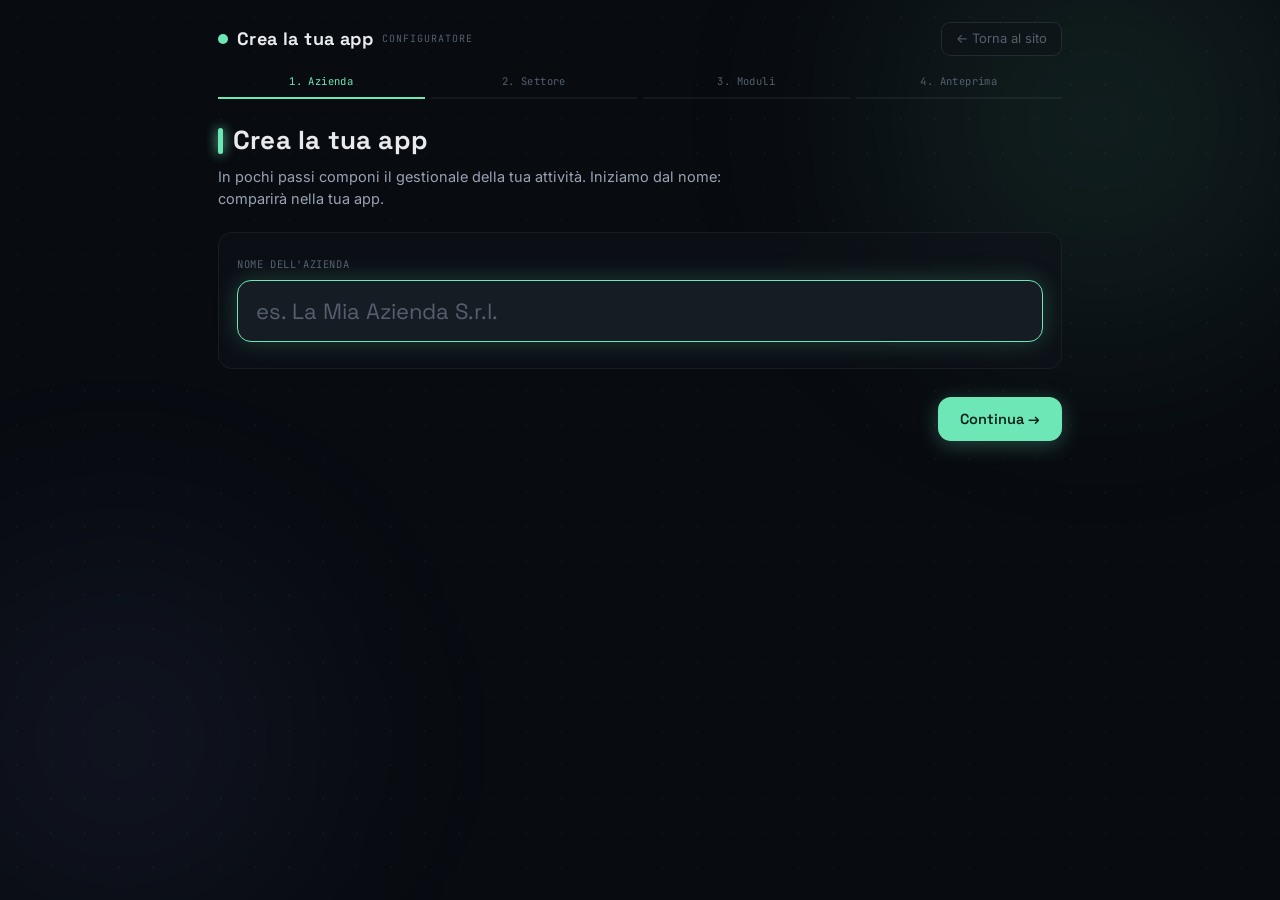
==== configuratore/index.html @ b5ac2cf2 "Sito Modula: landing + configuratore + app template Landing dark premium con effetti (orbs, glassmor" ====
<!DOCTYPE html>
<html lang="it">
<head>
<meta charset="UTF-8">
<meta name="viewport" content="width=device-width, initial-scale=1, viewport-fit=cover">
<title>Crea la tua app — Configuratore</title>
<meta name="theme-color" content="#0B0E13">
<link rel="preconnect" href="https://fonts.googleapis.com">
<link href="https://fonts.googleapis.com/css2?family=Space+Grotesk:wght@400;500;600;700&family=Inter:wght@400;500;600&family=JetBrains+Mono:wght@400;500;600&display=swap" rel="stylesheet">
<link rel="stylesheet" href="./config.css">
</head>
<body>
<div class="orbs" aria-hidden="true">
  <div class="orb o1"></div>
  <div class="orb o2"></div>
</div>
<div class="bg-grid" aria-hidden="true"></div>
<div class="wrap">
  <div class="top">
    <div class="brand"><span class="dot"></span>Crea la tua app <span class="sub">CONFIGURATORE</span></div>
    <a href="../landing/index.html" class="back-landing">← Torna al sito</a>
  </div>
  <div class="steps" id="steps"></div>
  <div id="view"></div>
</div>
<div class="toast" id="toast"></div>

<script src="./catalogo.js"></script>
<script src="./schermate.js"></script>
<script src="./config.js"></script>
</body>
</html>
---- configuratore/config.css ----
/* ===== CONFIGURATORE — stile DARK premium v2 (coordinato landing) ===== */
:root{
  --bg0:#080B10; --bg1:#0F1319; --bg2:#161C24; --bg3:#1C232E;
  --line:rgba(180,200,220,.07); --line2:rgba(180,200,220,.13);
  --cy:#6EE7B7; --teal:#818CF8; --amber:#FBBF24; --coral:#F87171;
  --t1:#E8EAED; --t2:#9AA3B2; --t3:#55606E;
  --glow:0 0 24px rgba(110,231,183,.22);
  --r:14px;
  --disp:'Space Grotesk',sans-serif; --body:'Inter',sans-serif; --mono:'JetBrains Mono',monospace;
}
*{box-sizing:border-box;margin:0;padding:0;-webkit-tap-highlight-color:transparent}
html,body{min-height:100%}
body{background:var(--bg0);color:var(--t1);font-family:var(--body);font-size:15px;line-height:1.5}

/* ===== KEYFRAMES ===== */
@keyframes float{0%,100%{transform:translateY(0) translateX(0)}40%{transform:translateY(-24px) translateX(10px)}70%{transform:translateY(12px) translateX(-8px)}}
@keyframes float-r{0%,100%{transform:translateY(0) translateX(0)}40%{transform:translateY(20px) translateX(-14px)}70%{transform:translateY(-10px) translateX(10px)}}
@keyframes pulse-dot{0%,100%{box-shadow:0 0 10px var(--cy)}50%{box-shadow:0 0 20px var(--cy),0 0 40px rgba(110,231,183,.3)}}
@keyframes shimmer{0%{transform:translateX(-100%)}100%{transform:translateX(100%)}}
@keyframes fade-in{from{opacity:0;transform:translateY(14px)}to{opacity:1;transform:none}}

/* ===== ORBS + GRID ===== */
.orbs{position:fixed;inset:0;pointer-events:none;z-index:0;overflow:hidden}
.orb{position:absolute;border-radius:50%;filter:blur(90px)}
.o1{width:640px;height:640px;background:radial-gradient(circle,rgba(110,231,183,.12) 0%,transparent 70%);top:-200px;right:-140px;animation:float 22s ease-in-out infinite}
.o2{width:560px;height:560px;background:radial-gradient(circle,rgba(129,140,248,.10) 0%,transparent 70%);bottom:-120px;left:-160px;animation:float-r 28s ease-in-out infinite}
.bg-grid{position:fixed;inset:0;pointer-events:none;z-index:0;background-image:radial-gradient(circle,rgba(180,200,220,.04) 1px,transparent 1px);background-size:34px 34px}

.wrap{max-width:880px;margin:0 auto;padding:22px 18px 60px;position:relative;z-index:1}

/* header + progress */
.top{display:flex;align-items:center;gap:10px;margin-bottom:8px}
.brand{font-family:var(--disp);font-weight:700;font-size:18px;letter-spacing:.4px;display:flex;align-items:center;gap:9px}
.brand .dot{width:10px;height:10px;border-radius:50%;background:var(--cy);animation:pulse-dot 2.4s ease-in-out infinite}
.brand .sub{font-family:var(--mono);font-size:10px;color:var(--t3);font-weight:400;letter-spacing:1px}
.back-landing{margin-left:auto;font-size:13px;color:var(--t3);text-decoration:none;padding:6px 14px;border:1px solid var(--line2);border-radius:9px;background:rgba(15,19,25,.5);backdrop-filter:blur(10px);transition:color .18s,border-color .18s,transform .12s}
.back-landing:hover{color:var(--cy);border-color:rgba(110,231,183,.4);transform:translateX(-2px)}
.steps{display:flex;gap:6px;margin:18px 0 22px;flex-wrap:wrap}
.steps .s{flex:1;min-width:60px;font-family:var(--mono);font-size:10.5px;color:var(--t3);text-align:center;padding-bottom:8px;border-bottom:2.5px solid var(--line);letter-spacing:.4px;transition:color .25s,border-color .25s}
.steps .s.on{color:var(--cy);border-color:var(--cy)}
.steps .s.done{color:var(--teal);border-color:var(--teal)}

#view{animation:fade-in .4s ease both}

.h1{font-family:var(--disp);font-weight:700;font-size:26px;letter-spacing:.2px;margin-bottom:6px;display:flex;align-items:center;gap:10px}
.h1 .accent{width:5px;height:26px;border-radius:3px;background:var(--cy);box-shadow:0 0 12px var(--cy)}
.lead{color:var(--t2);font-size:14.5px;margin-bottom:22px;max-width:560px}

/* card base */
.card{background:rgba(15,19,25,.65);backdrop-filter:blur(14px);border:1px solid var(--line);border-radius:var(--r);padding:18px}

/* input nome */
.bigfield{margin:6px 0 8px}
.bigfield label{display:block;font-family:var(--mono);font-size:10.5px;color:var(--t3);letter-spacing:.6px;margin-bottom:7px;text-transform:uppercase}
.bigfield input{width:100%;background:var(--bg2);border:1.5px solid var(--line2);border-radius:14px;color:var(--t1);
  font-family:var(--disp);font-weight:600;font-size:22px;padding:16px 18px;outline:none;transition:border-color .2s,box-shadow .2s}
.bigfield input:focus{border-color:var(--cy);box-shadow:var(--glow)}
.bigfield input::placeholder{color:var(--t3);font-weight:400}

/* griglia selezionabili (settori / moduli) */
.grid{display:grid;grid-template-columns:repeat(auto-fill,minmax(210px,1fr));gap:12px}
.tile{position:relative;background:rgba(15,19,25,.6);backdrop-filter:blur(10px);border:1.5px solid var(--line);border-radius:14px;padding:15px 15px 14px;cursor:pointer;transition:border-color .15s,box-shadow .2s,transform .12s,background .15s;text-align:left}
.tile:hover{border-color:var(--line2);background:rgba(22,28,36,.75);transform:translateY(-3px);box-shadow:0 12px 28px rgba(0,0,0,.28)}
.tile:active{transform:scale(.99)}
.tile .ic{font-size:26px;line-height:1;margin-bottom:9px;display:block}
.tile .nm{font-family:var(--disp);font-weight:600;font-size:15.5px;margin-bottom:3px}
.tile .ds{font-size:12.5px;color:var(--t2);line-height:1.45}
.tile.on{border-color:var(--cy);box-shadow:var(--glow);background:rgba(22,28,36,.8)}
.tile.on::after{content:'✓';position:absolute;top:11px;right:12px;width:22px;height:22px;border-radius:50%;background:var(--cy);color:#06231A;font-size:13px;font-weight:700;display:flex;align-items:center;justify-content:center}
.tile.locked{cursor:default;border-style:dashed;opacity:.9}
.tile.locked:hover{transform:none;box-shadow:none}
.tile.locked::after{content:'incluso';position:absolute;top:11px;right:11px;font-family:var(--mono);font-size:9px;letter-spacing:.5px;color:var(--cy);border:1px solid var(--cy);border-radius:99px;padding:2px 7px;background:rgba(110,231,183,.08)}
.tile .tag{display:inline-block;font-family:var(--mono);font-size:9px;letter-spacing:.5px;color:var(--amber);border:1px solid var(--amber);border-radius:99px;padding:2px 7px;margin-top:9px;background:rgba(251,191,36,.08)}

.section-label{font-family:var(--mono);font-size:11px;color:var(--t2);letter-spacing:.6px;margin:26px 2px 12px;display:flex;align-items:center;gap:8px}
.section-label::before{content:'';width:18px;height:2px;border-radius:2px;background:var(--cy)}
.section-label.first{margin-top:6px}

/* footer nav */
.navbar{display:flex;gap:12px;margin-top:28px;align-items:center}
.navbar .sp{flex:1}
.btn{font-family:var(--disp);font-weight:600;font-size:14.5px;padding:13px 22px;border-radius:13px;border:1.5px solid var(--line2);background:var(--bg2);color:var(--t1);cursor:pointer;transition:transform .12s,box-shadow .2s,border-color .15s;position:relative;overflow:hidden}
.btn:active{transform:scale(.97)}
.btn:disabled{opacity:.4;pointer-events:none}
.btn.pri{background:var(--cy);color:#06231A;border:none;box-shadow:0 4px 20px rgba(110,231,183,.28)}
.btn.pri:hover{box-shadow:0 8px 32px rgba(110,231,183,.48);transform:translateY(-2px)}
.btn.pri::after{content:'';position:absolute;inset:0;background:linear-gradient(90deg,transparent,rgba(255,255,255,.2),transparent);transform:translateX(-100%)}
.btn.pri:hover::after{animation:shimmer .5s ease forwards}
.btn.ghost{background:transparent;border-color:var(--line)}
.count{font-family:var(--mono);font-size:12px;color:var(--t2)}

/* ===== ANTEPRIMA (mockup telefono) ===== */
.preview-row{display:flex;gap:26px;flex-wrap:wrap;align-items:flex-start}
.phone{width:300px;max-width:100%;margin:0 auto;flex-shrink:0;background:var(--bg0);border:9px solid #03060A;border-radius:38px;box-shadow:0 0 0 1px rgba(255,255,255,.05),0 24px 60px rgba(0,0,0,.6),0 0 60px rgba(110,231,183,.07);overflow:hidden;position:relative}
.phone .notch{position:absolute;top:0;left:50%;transform:translateX(-50%);width:120px;height:22px;background:#03060A;border-radius:0 0 16px 16px;z-index:3}
.ph-top{display:flex;align-items:center;gap:8px;padding:26px 14px 10px}
.ph-top .dot{width:8px;height:8px;border-radius:50%;background:var(--cy);box-shadow:0 0 8px var(--cy)}
.ph-top .nm{font-family:var(--disp);font-weight:700;font-size:14px}
.ph-top .sub{font-family:var(--mono);font-size:8px;color:var(--t3);letter-spacing:1px}
.ph-body{padding:6px 14px 14px;height:430px;overflow-y:auto;background:var(--bg0)}
.ph-title{font-family:var(--disp);font-weight:700;font-size:18px;margin:4px 0 12px;display:flex;align-items:center;gap:8px}
.ph-title .a{width:4px;height:18px;border-radius:2px;background:var(--cy);box-shadow:0 0 10px var(--cy)}
.ph-hub{background:var(--bg2);border:1px solid var(--line2);border-radius:14px;padding:11px;margin-bottom:11px}
.ph-hub .ph-hub-h{font-size:11px;color:var(--t3);font-family:var(--mono);margin-bottom:6px}
.ph-hub .ph-hub-in{font-size:12.5px;color:var(--t2)}
.ph-stats{display:grid;grid-template-columns:repeat(3,1fr);gap:6px;margin-bottom:11px}
.ph-stat{background:var(--bg2);border:1px solid var(--line);border-radius:10px;padding:8px 4px;text-align:center}
.ph-stat .n{font-weight:700;font-size:16px;color:var(--cy)}
.ph-stat .l{font-size:8.5px;color:var(--t2);margin-top:2px}
.ph-card{background:var(--bg2);border:1px solid var(--line);border-radius:12px;padding:10px 11px;margin-bottom:8px;display:flex;align-items:center;gap:10px}
.ph-card .ci{font-size:18px}
.ph-card .ct{font-size:12.5px;font-weight:600}
.ph-card .cs{font-size:10px;color:var(--t2);margin-top:1px}
.ph-nav{display:flex;justify-content:space-around;background:rgba(4,6,10,.96);border-top:1px solid var(--line);padding:8px 2px 12px}
.ph-nav .nb{display:flex;flex-direction:column;align-items:center;gap:3px;color:var(--t3);font-size:8.5px;font-weight:600;min-width:42px;cursor:pointer;transition:color .12s}
.ph-nav .nb .i{font-size:17px;line-height:1}
.ph-nav .nb.on{color:var(--cy)}
.ph-nav .nb:active{transform:scale(.94)}

.summary{flex:1;min-width:240px}
.summary h3{font-family:var(--disp);font-size:17px;margin-bottom:10px}
.summary .rowl{display:flex;align-items:flex-start;gap:8px;padding:7px 0;border-bottom:1px solid var(--line);font-size:13.5px}
.summary .rowl:last-child{border-bottom:none}
.summary .rowl .k{font-family:var(--mono);font-size:10px;color:var(--t3);width:78px;flex-shrink:0;padding-top:2px;letter-spacing:.5px}
.summary .chips{display:flex;flex-wrap:wrap;gap:6px}
.summary .chip{font-size:11.5px;font-family:var(--mono);background:var(--bg2);border:1px solid var(--line);border-radius:99px;padding:3px 9px;color:var(--t2)}
.summary .chip.b{border-color:var(--cy);color:var(--cy)}

.send-box{margin-top:22px;background:rgba(15,19,25,.65);backdrop-filter:blur(14px);border:1px solid var(--line2);border-radius:16px;padding:18px}
.send-box h3{font-family:var(--disp);font-size:18px;margin-bottom:4px}
.send-box p{font-size:13px;color:var(--t2);margin-bottom:14px}
.send-actions{display:flex;gap:10px;flex-wrap:wrap}
.send-actions .btn{flex:1;min-width:150px;text-align:center;display:inline-flex;align-items:center;justify-content:center;gap:8px}
.code{margin-top:14px;background:var(--bg0);border:1px dashed var(--line2);border-radius:10px;padding:11px 12px;font-family:var(--mono);font-size:11px;color:var(--t2);white-space:pre-wrap;word-break:break-word;max-height:120px;overflow:auto}
.toast{position:fixed;left:50%;bottom:26px;transform:translateX(-50%);background:var(--bg2);border:1px solid var(--cy);color:var(--t1);padding:11px 20px;border-radius:12px;font-size:13.5px;box-shadow:var(--glow);opacity:0;pointer-events:none;transition:opacity .25s;z-index:100}
.toast.show{opacity:1}

/* badge "in arrivo" sui moduli */
.tile .soon{display:inline-block;font-family:var(--mono);font-size:9px;letter-spacing:.5px;color:var(--t3);border:1px solid var(--line2);border-radius:99px;padding:2px 7px;margin-top:9px;margin-left:6px}
.tile.dim .ic{opacity:.6}

/* toggle dispositivo 📱/💻 */
.device-toggle{display:inline-flex;gap:4px;background:rgba(15,19,25,.7);backdrop-filter:blur(10px);border:1px solid var(--line);border-radius:99px;padding:4px;margin-bottom:18px}
.device-toggle button{font-family:var(--disp);font-weight:600;font-size:13px;padding:7px 16px;border-radius:99px;border:none;background:transparent;color:var(--t2);cursor:pointer;display:inline-flex;align-items:center;gap:7px;transition:background .15s,color .15s}
.device-toggle button.on{background:var(--bg3);color:var(--t1)}

.mock-wrap{display:flex;justify-content:center;margin-bottom:8px}

/* ===== MOCKUP PC ===== */
.pc{width:100%;max-width:780px;border:1px solid var(--line2);border-radius:14px;overflow:hidden;box-shadow:0 24px 60px rgba(0,0,0,.55),0 0 60px rgba(110,231,183,.05);background:var(--bg0)}
.pc-bar{display:flex;align-items:center;gap:7px;padding:10px 14px;background:#03060A;border-bottom:1px solid #000}
.pc-bar .b{width:11px;height:11px;border-radius:50%;background:#333A44}
.pc-bar .b.r{background:#F87171}.pc-bar .b.y{background:#FBBF24}.pc-bar .b.g{background:#6EE7B7}
.pc-bar .url{flex:1;margin-left:10px;background:#11151C;border-radius:7px;padding:5px 12px;font-family:var(--mono);font-size:10.5px;color:#6B7480}
.pc-app{display:flex;min-height:440px;background:var(--bg0)}
.pc-side{width:200px;flex-shrink:0;border-right:1px solid var(--line);padding:16px 12px;background:var(--bg1)}
.pc-brand{font-family:var(--disp);font-weight:700;font-size:15px;display:flex;align-items:center;gap:8px;margin-bottom:3px}
.pc-brand .dot{width:9px;height:9px;border-radius:50%;background:var(--cy);box-shadow:0 0 8px var(--cy)}
.pc-brand-sub{font-family:var(--mono);font-size:8px;color:var(--t3);letter-spacing:1px;margin-bottom:16px}
.pc-ni{display:flex;align-items:center;gap:10px;padding:8px 11px;border-radius:9px;color:var(--t2);cursor:pointer;font-size:13px;font-weight:500;margin-bottom:2px;transition:background .12s,color .12s}
.pc-ni:hover{background:var(--bg2)}
.pc-ni.on{background:var(--bg2);color:var(--t1);box-shadow:var(--glow)}
.pc-ni .i{width:18px;text-align:center}
.pc-main{flex:1;padding:20px 24px;overflow-y:auto;max-height:520px;min-width:0;background:var(--bg0)}
.pc-main .ph-title{font-size:21px}

@media(max-width:560px){
  .h1{font-size:22px}
  .bigfield input{font-size:19px}
  .phone{width:280px}
  .pc-side{width:128px;padding:12px 8px}
  .pc-ni{font-size:11px;padding:7px 8px;gap:7px}
  .pc-main{padding:14px}
}
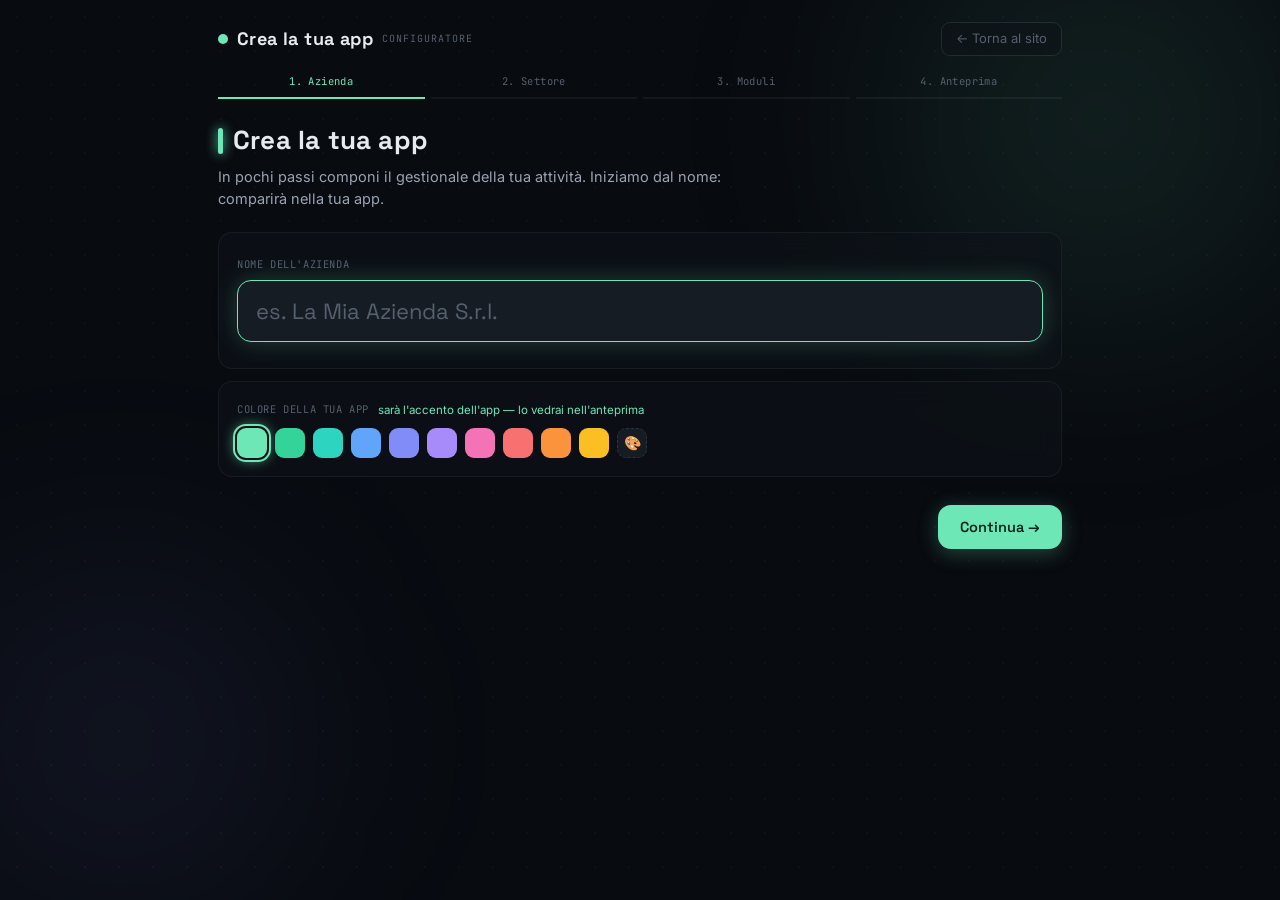
==== commit 4046af44: "Configuratore: color picker accento per-azienda con anteprima live - 10 preset + colore custom; riti" ====
--- a/configuratore/index.html
+++ b/configuratore/index.html
@@ -4,10 +4,10 @@
 <meta charset="UTF-8">
 <meta name="viewport" content="width=device-width, initial-scale=1, viewport-fit=cover">
 <title>Crea la tua app — Configuratore</title>
-<meta name="theme-color" content="#0B0E13">
+<meta name="theme-color" content="#080B10">
 <link rel="preconnect" href="https://fonts.googleapis.com">
 <link href="https://fonts.googleapis.com/css2?family=Space+Grotesk:wght@400;500;600;700&family=Inter:wght@400;500;600&family=JetBrains+Mono:wght@400;500;600&display=swap" rel="stylesheet">
-<link rel="stylesheet" href="./config.css">
+<link rel="stylesheet" href="./config.css?v=2">
 </head>
 <body>
 <div class="orbs" aria-hidden="true">
@@ -25,8 +25,8 @@
 </div>
 <div class="toast" id="toast"></div>
 
-<script src="./catalogo.js"></script>
-<script src="./schermate.js"></script>
-<script src="./config.js"></script>
+<script src="./catalogo.js?v=2"></script>
+<script src="./schermate.js?v=2"></script>
+<script src="./config.js?v=2"></script>
 </body>
 </html>
--- a/configuratore/config.css
+++ b/configuratore/config.css
@@ -146,6 +146,22 @@
 
 .mock-wrap{display:flex;justify-content:center;margin-bottom:8px}
 
+/* ===== COLOR PICKER (accento per-azienda) ===== */
+.cpick{margin-top:2px}
+.cpick-h{font-family:var(--mono);font-size:10.5px;color:var(--t3);letter-spacing:.6px;margin-bottom:9px;text-transform:uppercase;display:flex;align-items:center;gap:9px;flex-wrap:wrap}
+.cpick-hint{font-family:var(--body);font-size:11.5px;color:var(--cy);letter-spacing:0;text-transform:none}
+.cpick-row{display:flex;flex-wrap:wrap;gap:8px;align-items:center}
+.sw{width:30px;height:30px;border-radius:9px;border:none;background:var(--swc,var(--bg2));cursor:pointer;padding:0;position:relative;transition:transform .12s,box-shadow .15s}
+.sw:hover{transform:scale(1.12)}
+.sw.on{box-shadow:0 0 0 2px var(--bg1),0 0 0 4px var(--swc),0 0 14px var(--swc)}
+.sw-custom{display:inline-flex;align-items:center;justify-content:center;background:var(--bg2);border:1.5px dashed var(--line2);overflow:hidden}
+.sw-custom::after{content:'🎨';font-size:14px;pointer-events:none}
+.sw-custom input{position:absolute;inset:0;width:100%;height:100%;opacity:0;border:none;padding:0;margin:0;cursor:pointer}
+
+/* controlli anteprima (toggle dispositivo + colore) */
+.preview-controls{display:flex;flex-wrap:wrap;gap:18px 28px;align-items:flex-start;justify-content:space-between;margin-bottom:14px}
+.preview-controls .device-toggle{margin-bottom:0}
+
 /* ===== MOCKUP PC ===== */
 .pc{width:100%;max-width:780px;border:1px solid var(--line2);border-radius:14px;overflow:hidden;box-shadow:0 24px 60px rgba(0,0,0,.55),0 0 60px rgba(110,231,183,.05);background:var(--bg0)}
 .pc-bar{display:flex;align-items:center;gap:7px;padding:10px 14px;background:#03060A;border-bottom:1px solid #000}
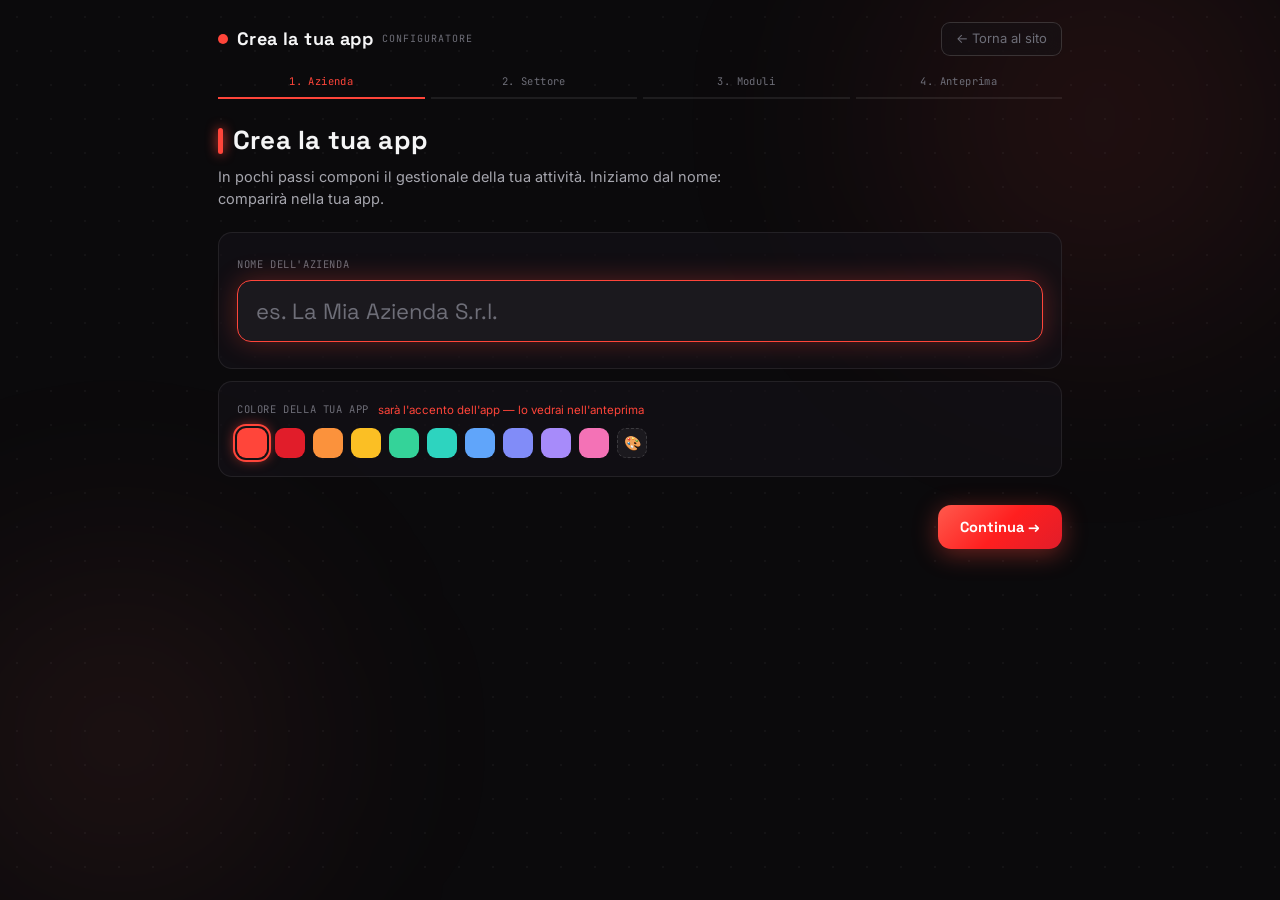
==== commit 61fe6906: "Landing Swiss + prezzi CHF/PMI, persistenza dati (Storage isolato), automazione Fabbrica - Landing e" ====
--- a/configuratore/index.html
+++ b/configuratore/index.html
@@ -7,7 +7,7 @@
 <meta name="theme-color" content="#080B10">
 <link rel="preconnect" href="https://fonts.googleapis.com">
 <link href="https://fonts.googleapis.com/css2?family=Space+Grotesk:wght@400;500;600;700&family=Inter:wght@400;500;600&family=JetBrains+Mono:wght@400;500;600&display=swap" rel="stylesheet">
-<link rel="stylesheet" href="./config.css?v=2">
+<link rel="stylesheet" href="./config.css?v=4">
 </head>
 <body>
 <div class="orbs" aria-hidden="true">
@@ -25,8 +25,8 @@
 </div>
 <div class="toast" id="toast"></div>
 
-<script src="./catalogo.js?v=2"></script>
+<script src="./catalogo.js?v=4"></script>
 <script src="./schermate.js?v=2"></script>
-<script src="./config.js?v=2"></script>
+<script src="./config.js?v=4"></script>
 </body>
 </html>
--- a/configuratore/config.css
+++ b/configuratore/config.css
@@ -1,10 +1,11 @@
 /* ===== CONFIGURATORE — stile DARK premium v2 (coordinato landing) ===== */
 :root{
-  --bg0:#080B10; --bg1:#0F1319; --bg2:#161C24; --bg3:#1C232E;
-  --line:rgba(180,200,220,.07); --line2:rgba(180,200,220,.13);
-  --cy:#6EE7B7; --teal:#818CF8; --amber:#FBBF24; --coral:#F87171;
-  --t1:#E8EAED; --t2:#9AA3B2; --t3:#55606E;
-  --glow:0 0 24px rgba(110,231,183,.22);
+  --bg0:#0B0A0C; --bg1:#131215; --bg2:#1B191E; --bg3:#252229;
+  --line:rgba(255,255,255,.08); --line2:rgba(255,255,255,.15);
+  --cy:#FF453A; --teal:#FF6B5C; --amber:#FBBF24; --coral:#FB7185;
+  --t1:#F5F5F6; --t2:#A6A6AE; --t3:#6E6E78;
+  --glow:0 0 26px rgba(255,69,58,.30);
+  --grad:linear-gradient(135deg,#FF5A4D 0%,#FF1F1F 52%,#E11D2A 100%);
   --r:14px;
   --disp:'Space Grotesk',sans-serif; --body:'Inter',sans-serif; --mono:'JetBrains Mono',monospace;
 }
@@ -15,16 +16,16 @@
 /* ===== KEYFRAMES ===== */
 @keyframes float{0%,100%{transform:translateY(0) translateX(0)}40%{transform:translateY(-24px) translateX(10px)}70%{transform:translateY(12px) translateX(-8px)}}
 @keyframes float-r{0%,100%{transform:translateY(0) translateX(0)}40%{transform:translateY(20px) translateX(-14px)}70%{transform:translateY(-10px) translateX(10px)}}
-@keyframes pulse-dot{0%,100%{box-shadow:0 0 10px var(--cy)}50%{box-shadow:0 0 20px var(--cy),0 0 40px rgba(110,231,183,.3)}}
+@keyframes pulse-dot{0%,100%{box-shadow:0 0 10px var(--cy)}50%{box-shadow:0 0 20px var(--cy),0 0 40px rgba(255,69,58,.3)}}
 @keyframes shimmer{0%{transform:translateX(-100%)}100%{transform:translateX(100%)}}
 @keyframes fade-in{from{opacity:0;transform:translateY(14px)}to{opacity:1;transform:none}}
 
 /* ===== ORBS + GRID ===== */
 .orbs{position:fixed;inset:0;pointer-events:none;z-index:0;overflow:hidden}
 .orb{position:absolute;border-radius:50%;filter:blur(90px)}
-.o1{width:640px;height:640px;background:radial-gradient(circle,rgba(110,231,183,.12) 0%,transparent 70%);top:-200px;right:-140px;animation:float 22s ease-in-out infinite}
-.o2{width:560px;height:560px;background:radial-gradient(circle,rgba(129,140,248,.10) 0%,transparent 70%);bottom:-120px;left:-160px;animation:float-r 28s ease-in-out infinite}
-.bg-grid{position:fixed;inset:0;pointer-events:none;z-index:0;background-image:radial-gradient(circle,rgba(180,200,220,.04) 1px,transparent 1px);background-size:34px 34px}
+.o1{width:640px;height:640px;background:radial-gradient(circle,rgba(255,69,58,.12) 0%,transparent 70%);top:-200px;right:-140px;animation:float 22s ease-in-out infinite}
+.o2{width:560px;height:560px;background:radial-gradient(circle,rgba(255,107,92,.10) 0%,transparent 70%);bottom:-120px;left:-160px;animation:float-r 28s ease-in-out infinite}
+.bg-grid{position:fixed;inset:0;pointer-events:none;z-index:0;background-image:radial-gradient(circle,rgba(255,255,255,.04) 1px,transparent 1px);background-size:34px 34px}
 
 .wrap{max-width:880px;margin:0 auto;padding:22px 18px 60px;position:relative;z-index:1}
 
@@ -33,8 +34,8 @@
 .brand{font-family:var(--disp);font-weight:700;font-size:18px;letter-spacing:.4px;display:flex;align-items:center;gap:9px}
 .brand .dot{width:10px;height:10px;border-radius:50%;background:var(--cy);animation:pulse-dot 2.4s ease-in-out infinite}
 .brand .sub{font-family:var(--mono);font-size:10px;color:var(--t3);font-weight:400;letter-spacing:1px}
-.back-landing{margin-left:auto;font-size:13px;color:var(--t3);text-decoration:none;padding:6px 14px;border:1px solid var(--line2);border-radius:9px;background:rgba(15,19,25,.5);backdrop-filter:blur(10px);transition:color .18s,border-color .18s,transform .12s}
-.back-landing:hover{color:var(--cy);border-color:rgba(110,231,183,.4);transform:translateX(-2px)}
+.back-landing{margin-left:auto;font-size:13px;color:var(--t3);text-decoration:none;padding:6px 14px;border:1px solid var(--line2);border-radius:9px;background:rgba(20,18,23,.5);backdrop-filter:blur(10px);transition:color .18s,border-color .18s,transform .12s}
+.back-landing:hover{color:var(--cy);border-color:rgba(255,69,58,.4);transform:translateX(-2px)}
 .steps{display:flex;gap:6px;margin:18px 0 22px;flex-wrap:wrap}
 .steps .s{flex:1;min-width:60px;font-family:var(--mono);font-size:10.5px;color:var(--t3);text-align:center;padding-bottom:8px;border-bottom:2.5px solid var(--line);letter-spacing:.4px;transition:color .25s,border-color .25s}
 .steps .s.on{color:var(--cy);border-color:var(--cy)}
@@ -47,7 +48,7 @@
 .lead{color:var(--t2);font-size:14.5px;margin-bottom:22px;max-width:560px}
 
 /* card base */
-.card{background:rgba(15,19,25,.65);backdrop-filter:blur(14px);border:1px solid var(--line);border-radius:var(--r);padding:18px}
+.card{background:rgba(20,18,23,.65);backdrop-filter:blur(14px);border:1px solid var(--line);border-radius:var(--r);padding:18px}
 
 /* input nome */
 .bigfield{margin:6px 0 8px}
@@ -56,20 +57,30 @@
   font-family:var(--disp);font-weight:600;font-size:22px;padding:16px 18px;outline:none;transition:border-color .2s,box-shadow .2s}
 .bigfield input:focus{border-color:var(--cy);box-shadow:var(--glow)}
 .bigfield input::placeholder{color:var(--t3);font-weight:400}
+.bigfield textarea{width:100%;background:var(--bg2);border:1.5px solid var(--line2);border-radius:14px;color:var(--t1);
+  font-family:inherit;font-weight:500;font-size:15px;line-height:1.5;padding:14px 16px;outline:none;resize:vertical;min-height:96px;transition:border-color .2s,box-shadow .2s}
+.bigfield textarea:focus{border-color:var(--cy);box-shadow:var(--glow)}
+.bigfield textarea::placeholder{color:var(--t3);font-weight:400}
+
+/* card richiesta modulo su misura */
+.custom-mod{margin-top:14px;background:rgba(20,18,23,.6);border:1.5px dashed var(--line2);border-radius:16px;padding:16px 16px 14px}
+.custom-mod .cm-h{display:flex;align-items:center;gap:9px;font-family:var(--disp);font-weight:600;font-size:16px;margin-bottom:3px}
+.custom-mod .cm-h .ic{font-size:20px}
+.custom-mod .cm-sub{font-size:12.5px;color:var(--t2);margin-bottom:12px;line-height:1.45}
 
 /* griglia selezionabili (settori / moduli) */
 .grid{display:grid;grid-template-columns:repeat(auto-fill,minmax(210px,1fr));gap:12px}
-.tile{position:relative;background:rgba(15,19,25,.6);backdrop-filter:blur(10px);border:1.5px solid var(--line);border-radius:14px;padding:15px 15px 14px;cursor:pointer;transition:border-color .15s,box-shadow .2s,transform .12s,background .15s;text-align:left}
+.tile{position:relative;background:rgba(20,18,23,.6);backdrop-filter:blur(10px);border:1.5px solid var(--line);border-radius:14px;padding:15px 15px 14px;cursor:pointer;transition:border-color .15s,box-shadow .2s,transform .12s,background .15s;text-align:left}
 .tile:hover{border-color:var(--line2);background:rgba(22,28,36,.75);transform:translateY(-3px);box-shadow:0 12px 28px rgba(0,0,0,.28)}
 .tile:active{transform:scale(.99)}
 .tile .ic{font-size:26px;line-height:1;margin-bottom:9px;display:block}
 .tile .nm{font-family:var(--disp);font-weight:600;font-size:15.5px;margin-bottom:3px}
 .tile .ds{font-size:12.5px;color:var(--t2);line-height:1.45}
 .tile.on{border-color:var(--cy);box-shadow:var(--glow);background:rgba(22,28,36,.8)}
-.tile.on::after{content:'✓';position:absolute;top:11px;right:12px;width:22px;height:22px;border-radius:50%;background:var(--cy);color:#06231A;font-size:13px;font-weight:700;display:flex;align-items:center;justify-content:center}
+.tile.on::after{content:'✓';position:absolute;top:11px;right:12px;width:22px;height:22px;border-radius:50%;background:var(--cy);color:#ffffff;font-size:13px;font-weight:700;display:flex;align-items:center;justify-content:center}
 .tile.locked{cursor:default;border-style:dashed;opacity:.9}
 .tile.locked:hover{transform:none;box-shadow:none}
-.tile.locked::after{content:'incluso';position:absolute;top:11px;right:11px;font-family:var(--mono);font-size:9px;letter-spacing:.5px;color:var(--cy);border:1px solid var(--cy);border-radius:99px;padding:2px 7px;background:rgba(110,231,183,.08)}
+.tile.locked::after{content:'incluso';position:absolute;top:11px;right:11px;font-family:var(--mono);font-size:9px;letter-spacing:.5px;color:var(--cy);border:1px solid var(--cy);border-radius:99px;padding:2px 7px;background:rgba(255,69,58,.08)}
 .tile .tag{display:inline-block;font-family:var(--mono);font-size:9px;letter-spacing:.5px;color:var(--amber);border:1px solid var(--amber);border-radius:99px;padding:2px 7px;margin-top:9px;background:rgba(251,191,36,.08)}
 
 .section-label{font-family:var(--mono);font-size:11px;color:var(--t2);letter-spacing:.6px;margin:26px 2px 12px;display:flex;align-items:center;gap:8px}
@@ -82,8 +93,8 @@
 .btn{font-family:var(--disp);font-weight:600;font-size:14.5px;padding:13px 22px;border-radius:13px;border:1.5px solid var(--line2);background:var(--bg2);color:var(--t1);cursor:pointer;transition:transform .12s,box-shadow .2s,border-color .15s;position:relative;overflow:hidden}
 .btn:active{transform:scale(.97)}
 .btn:disabled{opacity:.4;pointer-events:none}
-.btn.pri{background:var(--cy);color:#06231A;border:none;box-shadow:0 4px 20px rgba(110,231,183,.28)}
-.btn.pri:hover{box-shadow:0 8px 32px rgba(110,231,183,.48);transform:translateY(-2px)}
+.btn.pri{background:var(--grad);color:#fff;border:none;font-weight:700;box-shadow:0 5px 24px rgba(255,69,58,.4)}
+.btn.pri:hover{box-shadow:0 8px 32px rgba(255,69,58,.48);transform:translateY(-2px)}
 .btn.pri::after{content:'';position:absolute;inset:0;background:linear-gradient(90deg,transparent,rgba(255,255,255,.2),transparent);transform:translateX(-100%)}
 .btn.pri:hover::after{animation:shimmer .5s ease forwards}
 .btn.ghost{background:transparent;border-color:var(--line)}
@@ -91,7 +102,7 @@
 
 /* ===== ANTEPRIMA (mockup telefono) ===== */
 .preview-row{display:flex;gap:26px;flex-wrap:wrap;align-items:flex-start}
-.phone{width:300px;max-width:100%;margin:0 auto;flex-shrink:0;background:var(--bg0);border:9px solid #03060A;border-radius:38px;box-shadow:0 0 0 1px rgba(255,255,255,.05),0 24px 60px rgba(0,0,0,.6),0 0 60px rgba(110,231,183,.07);overflow:hidden;position:relative}
+.phone{width:300px;max-width:100%;margin:0 auto;flex-shrink:0;background:var(--bg0);border:9px solid #03060A;border-radius:38px;box-shadow:0 0 0 1px rgba(255,255,255,.05),0 24px 60px rgba(0,0,0,.6),0 0 60px rgba(255,69,58,.07);overflow:hidden;position:relative}
 .phone .notch{position:absolute;top:0;left:50%;transform:translateX(-50%);width:120px;height:22px;background:#03060A;border-radius:0 0 16px 16px;z-index:3}
 .ph-top{display:flex;align-items:center;gap:8px;padding:26px 14px 10px}
 .ph-top .dot{width:8px;height:8px;border-radius:50%;background:var(--cy);box-shadow:0 0 8px var(--cy)}
@@ -126,7 +137,7 @@
 .summary .chip{font-size:11.5px;font-family:var(--mono);background:var(--bg2);border:1px solid var(--line);border-radius:99px;padding:3px 9px;color:var(--t2)}
 .summary .chip.b{border-color:var(--cy);color:var(--cy)}
 
-.send-box{margin-top:22px;background:rgba(15,19,25,.65);backdrop-filter:blur(14px);border:1px solid var(--line2);border-radius:16px;padding:18px}
+.send-box{margin-top:22px;background:rgba(20,18,23,.65);backdrop-filter:blur(14px);border:1px solid var(--line2);border-radius:16px;padding:18px}
 .send-box h3{font-family:var(--disp);font-size:18px;margin-bottom:4px}
 .send-box p{font-size:13px;color:var(--t2);margin-bottom:14px}
 .send-actions{display:flex;gap:10px;flex-wrap:wrap}
@@ -140,7 +151,7 @@
 .tile.dim .ic{opacity:.6}
 
 /* toggle dispositivo 📱/💻 */
-.device-toggle{display:inline-flex;gap:4px;background:rgba(15,19,25,.7);backdrop-filter:blur(10px);border:1px solid var(--line);border-radius:99px;padding:4px;margin-bottom:18px}
+.device-toggle{display:inline-flex;gap:4px;background:rgba(20,18,23,.7);backdrop-filter:blur(10px);border:1px solid var(--line);border-radius:99px;padding:4px;margin-bottom:18px}
 .device-toggle button{font-family:var(--disp);font-weight:600;font-size:13px;padding:7px 16px;border-radius:99px;border:none;background:transparent;color:var(--t2);cursor:pointer;display:inline-flex;align-items:center;gap:7px;transition:background .15s,color .15s}
 .device-toggle button.on{background:var(--bg3);color:var(--t1)}
 
@@ -163,10 +174,10 @@
 .preview-controls .device-toggle{margin-bottom:0}
 
 /* ===== MOCKUP PC ===== */
-.pc{width:100%;max-width:780px;border:1px solid var(--line2);border-radius:14px;overflow:hidden;box-shadow:0 24px 60px rgba(0,0,0,.55),0 0 60px rgba(110,231,183,.05);background:var(--bg0)}
+.pc{width:100%;max-width:780px;border:1px solid var(--line2);border-radius:14px;overflow:hidden;box-shadow:0 24px 60px rgba(0,0,0,.55),0 0 60px rgba(255,69,58,.05);background:var(--bg0)}
 .pc-bar{display:flex;align-items:center;gap:7px;padding:10px 14px;background:#03060A;border-bottom:1px solid #000}
 .pc-bar .b{width:11px;height:11px;border-radius:50%;background:#333A44}
-.pc-bar .b.r{background:#F87171}.pc-bar .b.y{background:#FBBF24}.pc-bar .b.g{background:#6EE7B7}
+.pc-bar .b.r{background:#FF5F57}.pc-bar .b.y{background:#FEBC2E}.pc-bar .b.g{background:#28C840}
 .pc-bar .url{flex:1;margin-left:10px;background:#11151C;border-radius:7px;padding:5px 12px;font-family:var(--mono);font-size:10.5px;color:#6B7480}
 .pc-app{display:flex;min-height:440px;background:var(--bg0)}
 .pc-side{width:200px;flex-shrink:0;border-right:1px solid var(--line);padding:16px 12px;background:var(--bg1)}
